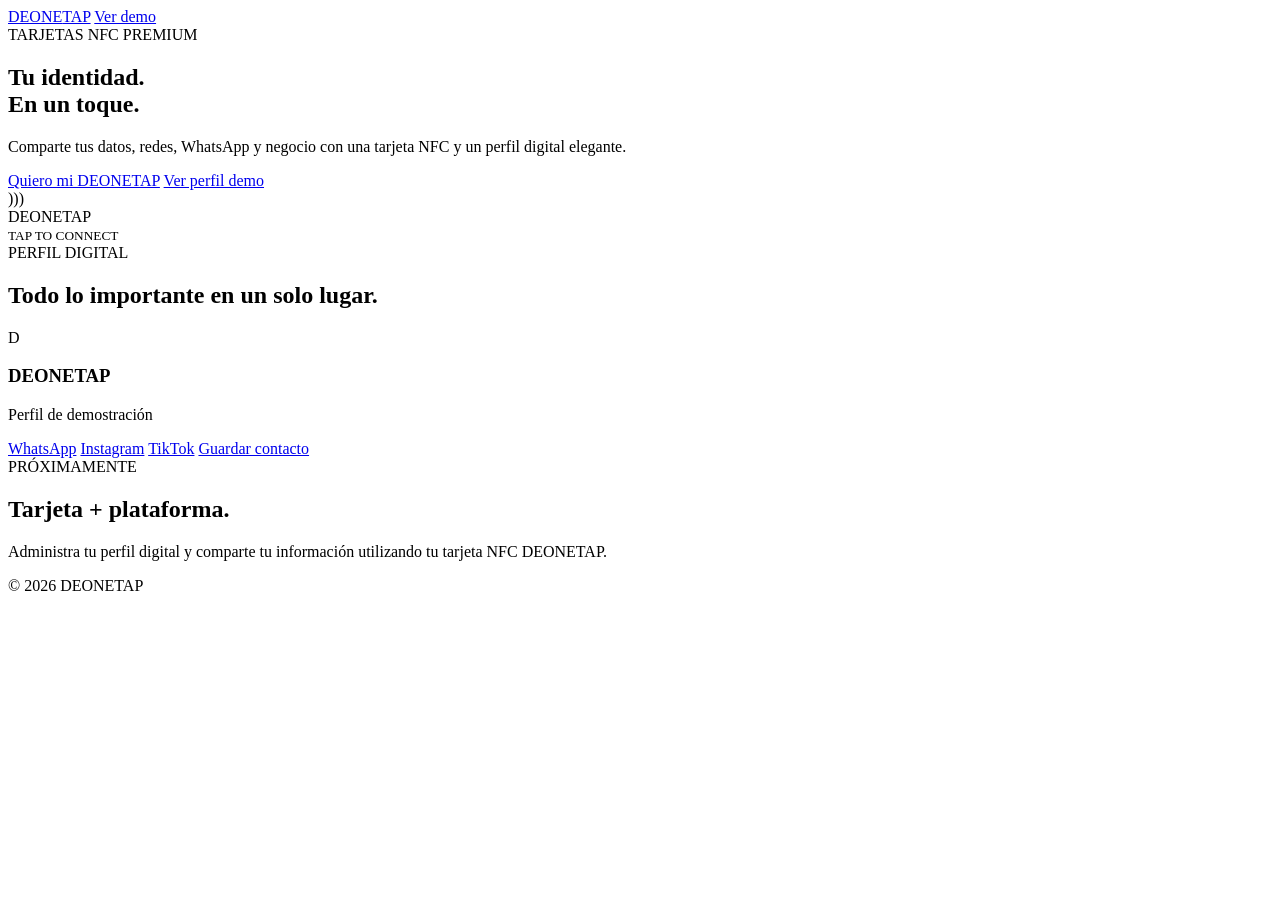
==== index.html @ dd21fb32 "Create     index.html" ====
<!doctype html>
<html lang="es">
<head>
  <meta charset="utf-8">
  <meta name="viewport" content="width=device-width,initial-scale=1">
  <meta name="theme-color" content="#080808">
  <title>DEONETAP | Tu identidad en un toque</title>
  <meta name="description" content="Tarjetas NFC premium y perfiles digitales DEONETAP.">
  <link rel="stylesheet" href="styles.css">
</head>

<body>
<header>
  <a class="brand" href="#">DEONE<span>TAP</span></a>
  <a class="navbtn" href="#demo">Ver demo</a>
</header>

<main>
  <section class="hero">
    <div class="eyebrow">TARJETAS NFC PREMIUM</div>

    <h1>
      Tu identidad.<br>
      <span>En un toque.</span>
    </h1>

    <p>
      Comparte tus datos, redes, WhatsApp y negocio con una
      tarjeta NFC y un perfil digital elegante.
    </p>

    <div class="actions">
      <a class="primary" href="#planes">Quiero mi DEONETAP</a>
      <a class="secondary" href="#demo">Ver perfil demo</a>
    </div>

    <div class="card">
      <div class="chip">)))</div>
      <div class="cardbrand">DEONE<span>TAP</span></div>
      <small>TAP TO CONNECT</small>
    </div>
  </section>

  <section id="demo" class="section">
    <div class="eyebrow">PERFIL DIGITAL</div>
    <h2>Todo lo importante en un solo lugar.</h2>

    <div class="profile">
      <div class="avatar">D</div>
      <h3>DEONETAP</h3>
      <p>Perfil de demostración</p>

      <a href="#">WhatsApp</a>
      <a href="#">Instagram</a>
      <a href="#">TikTok</a>
      <a href="#">Guardar contacto</a>
    </div>
  </section>

  <section id="planes" class="section">
    <div class="eyebrow">PRÓXIMAMENTE</div>
    <h2>Tarjeta + plataforma.</h2>

    <p class="muted">
      Administra tu perfil digital y comparte tu información
      utilizando tu tarjeta NFC DEONETAP.
    </p>
  </section>
</main>

<footer>© 2026 DEONETAP</footer>
</body>
</html>
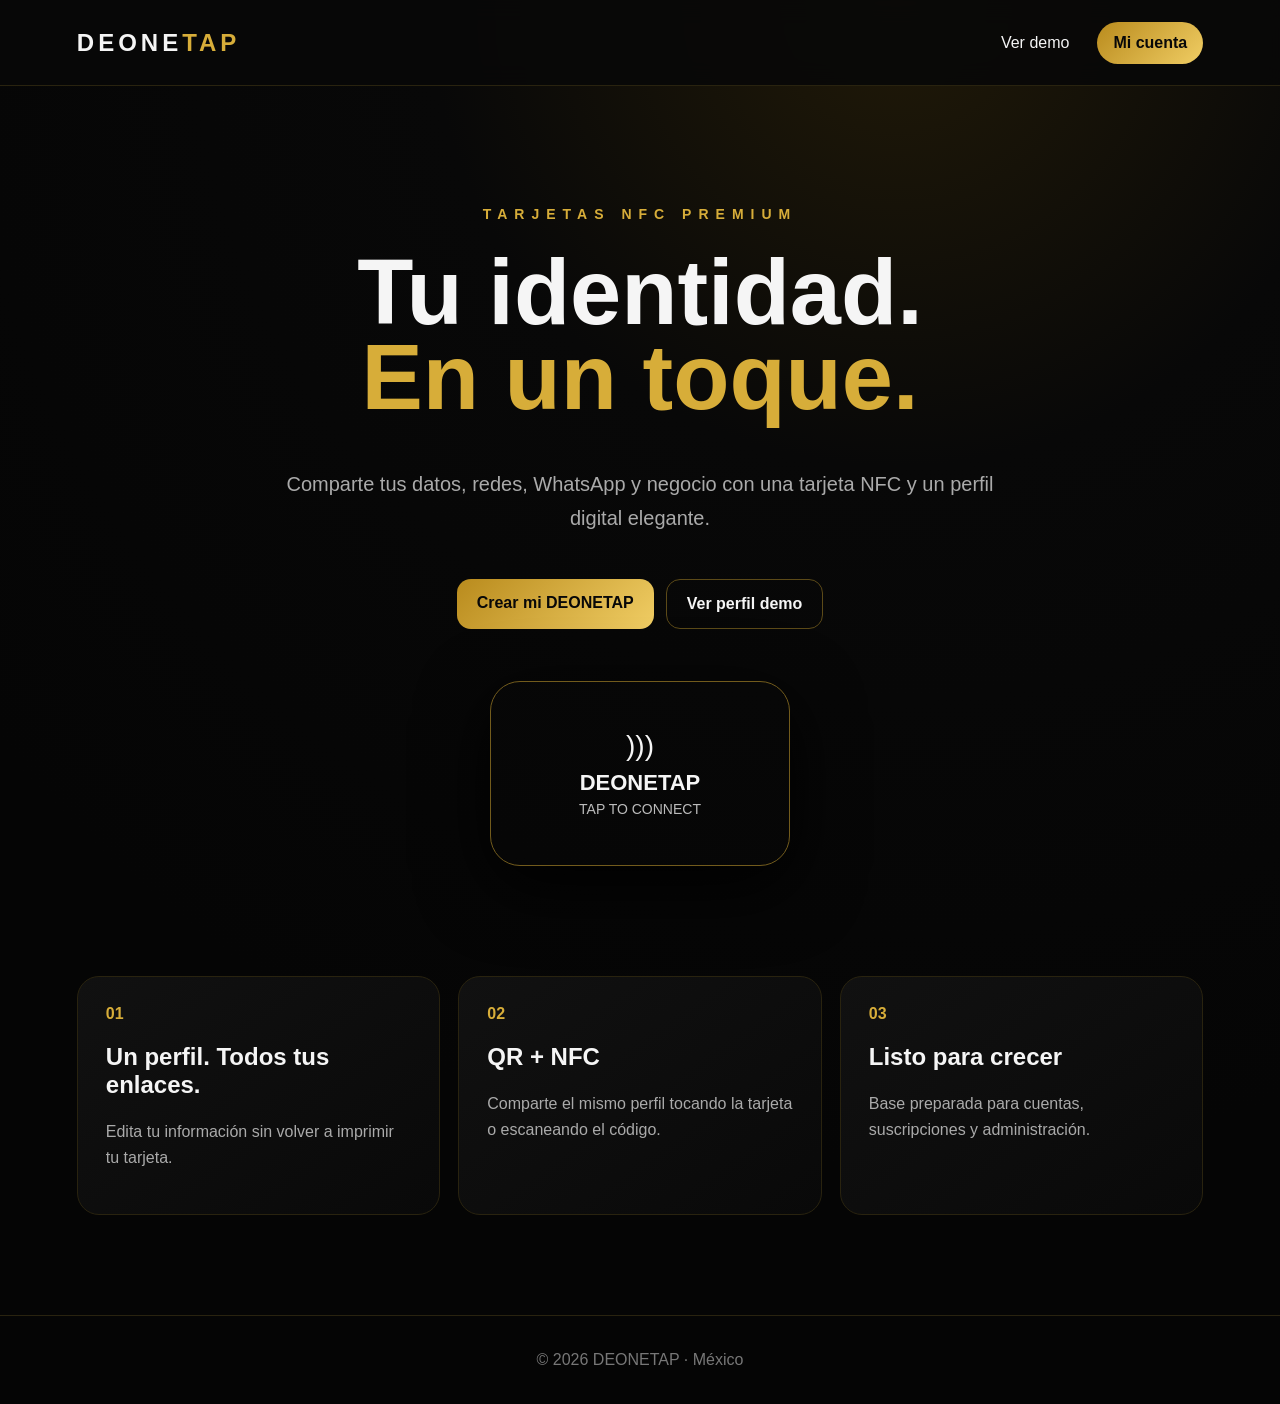
==== commit 4fa9e5f5: "Add files via upload" ====
--- a/index.html
+++ b/index.html
@@ -1,73 +1 @@
-<!doctype html>
-<html lang="es">
-<head>
-  <meta charset="utf-8">
-  <meta name="viewport" content="width=device-width,initial-scale=1">
-  <meta name="theme-color" content="#080808">
-  <title>DEONETAP | Tu identidad en un toque</title>
-  <meta name="description" content="Tarjetas NFC premium y perfiles digitales DEONETAP.">
-  <link rel="stylesheet" href="styles.css">
-</head>
-
-<body>
-<header>
-  <a class="brand" href="#">DEONE<span>TAP</span></a>
-  <a class="navbtn" href="#demo">Ver demo</a>
-</header>
-
-<main>
-  <section class="hero">
-    <div class="eyebrow">TARJETAS NFC PREMIUM</div>
-
-    <h1>
-      Tu identidad.<br>
-      <span>En un toque.</span>
-    </h1>
-
-    <p>
-      Comparte tus datos, redes, WhatsApp y negocio con una
-      tarjeta NFC y un perfil digital elegante.
-    </p>
-
-    <div class="actions">
-      <a class="primary" href="#planes">Quiero mi DEONETAP</a>
-      <a class="secondary" href="#demo">Ver perfil demo</a>
-    </div>
-
-    <div class="card">
-      <div class="chip">)))</div>
-      <div class="cardbrand">DEONE<span>TAP</span></div>
-      <small>TAP TO CONNECT</small>
-    </div>
-  </section>
-
-  <section id="demo" class="section">
-    <div class="eyebrow">PERFIL DIGITAL</div>
-    <h2>Todo lo importante en un solo lugar.</h2>
-
-    <div class="profile">
-      <div class="avatar">D</div>
-      <h3>DEONETAP</h3>
-      <p>Perfil de demostración</p>
-
-      <a href="#">WhatsApp</a>
-      <a href="#">Instagram</a>
-      <a href="#">TikTok</a>
-      <a href="#">Guardar contacto</a>
-    </div>
-  </section>
-
-  <section id="planes" class="section">
-    <div class="eyebrow">PRÓXIMAMENTE</div>
-    <h2>Tarjeta + plataforma.</h2>
-
-    <p class="muted">
-      Administra tu perfil digital y comparte tu información
-      utilizando tu tarjeta NFC DEONETAP.
-    </p>
-  </section>
-</main>
-
-<footer>© 2026 DEONETAP</footer>
-</body>
-</html>
+<!doctype html><html lang="es"><head><meta charset="utf-8"><meta name="viewport" content="width=device-width,initial-scale=1"><title>DEONETAP | Tu identidad en un toque</title><link rel="stylesheet" href="styles.css"></head><body><header><a class="brand" href="index.html">DEONE<span>TAP</span></a><nav><a href="p/demo.html">Ver demo</a><a class="gold" href="dashboard/index.html">Mi cuenta</a></nav></header><main><section class="hero"><div class="eyebrow">TARJETAS NFC PREMIUM</div><h1>Tu identidad.<br><span>En un toque.</span></h1><p>Comparte tus datos, redes, WhatsApp y negocio con una tarjeta NFC y un perfil digital elegante.</p><div class="actions"><a class="btn gold" href="dashboard/index.html">Crear mi DEONETAP</a><a class="btn outline" href="p/demo.html">Ver perfil demo</a></div><div class="card">)))<strong>DEONETAP</strong><small>TAP TO CONNECT</small></div></section><section class="features"><div><b>01</b><h2>Un perfil. Todos tus enlaces.</h2><p>Edita tu información sin volver a imprimir tu tarjeta.</p></div><div><b>02</b><h2>QR + NFC</h2><p>Comparte el mismo perfil tocando la tarjeta o escaneando el código.</p></div><div><b>03</b><h2>Listo para crecer</h2><p>Base preparada para cuentas, suscripciones y administración.</p></div></section></main><footer>© 2026 DEONETAP · México</footer></body></html>
--- a/styles.css
+++ b/styles.css
@@ -0,0 +1 @@
+:root{--bg:#070707;--panel:#111;--gold:#d7ad39;--text:#f5f5f5;--muted:#aaa}*{box-sizing:border-box}html{scroll-behavior:smooth}body{margin:0;background:radial-gradient(circle at 70% 0,#211a08 0,#080808 28%,#050505 70%);color:var(--text);font-family:Inter,Arial,sans-serif}a{color:inherit;text-decoration:none}header{height:86px;display:flex;align-items:center;justify-content:space-between;padding:0 max(6vw,24px);border-bottom:1px solid #29230f;position:sticky;top:0;background:#080808e8;backdrop-filter:blur(12px);z-index:5}.brand{font-size:24px;font-weight:900;letter-spacing:4px}.brand span,.hero h1 span,.eyebrow,.features b{color:var(--gold)}nav{display:flex;gap:12px;align-items:center}nav a{padding:12px 16px;border-radius:999px}.gold{background:linear-gradient(135deg,#b98b1d,#f0cd64);color:#080808;font-weight:800}.hero{min-height:720px;display:flex;flex-direction:column;align-items:center;text-align:center;padding:120px 24px 70px}.eyebrow{font-weight:900;letter-spacing:7px;font-size:14px}.hero h1{font-size:clamp(52px,9vw,92px);line-height:.92;margin:28px 0}.hero>p{max-width:720px;color:var(--muted);font-size:20px;line-height:1.7}.actions{display:flex;gap:12px;flex-wrap:wrap;justify-content:center;margin:24px}.btn{padding:15px 20px;border-radius:14px;font-weight:800}.outline{border:1px solid #5c4a18}.card{width:300px;height:185px;border:1px solid #725b1c;border-radius:30px;margin-top:28px;display:flex;flex-direction:column;align-items:center;justify-content:center;font-size:28px;box-shadow:0 20px 70px #000}.card strong{font-size:22px;margin-top:8px}.card small{font-size:14px;margin-top:5px;color:#bbb}.features{display:grid;grid-template-columns:repeat(3,1fr);gap:18px;padding:40px max(6vw,24px) 100px}.features>div{background:linear-gradient(145deg,#111,#090909);border:1px solid #29230f;padding:28px;border-radius:22px}.features p{color:var(--muted);line-height:1.6}footer{text-align:center;color:#777;padding:35px;border-top:1px solid #29230f}@media(max-width:700px){nav a:first-child{display:none}.hero{padding-top:90px}.features{grid-template-columns:1fr}.hero>p{font-size:17px}}
